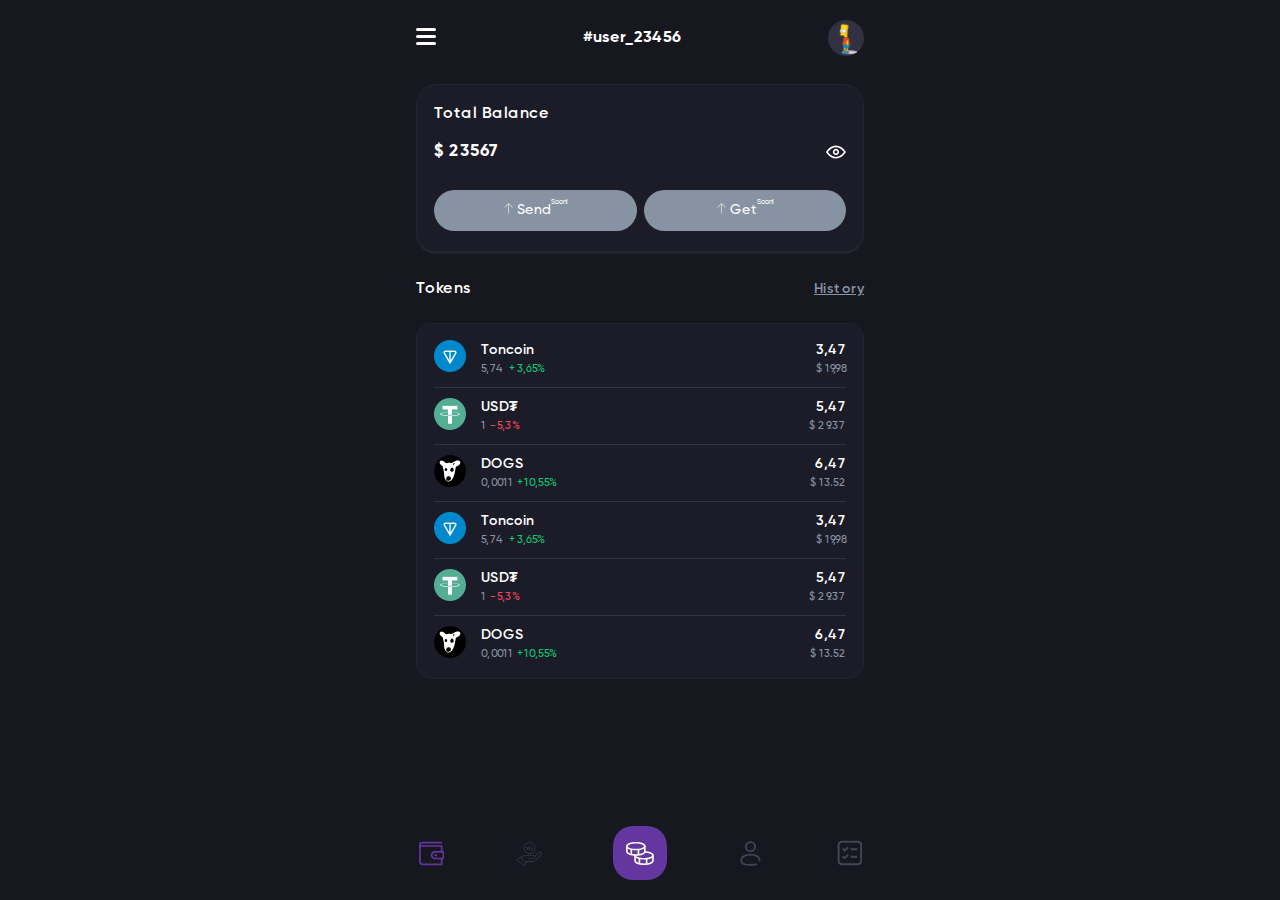
==== src/pages/balance.html @ 665838f1 "add we-pool page" ====
<!DOCTYPE html>
<html lang="en">
  <head>
    <meta charset="UTF-8" />
    <meta name="viewport" content="width=device-width, initial-scale=1.0" />
    <title>Document</title>
    <link rel="stylesheet" href="../css/reset.css" />
    <link rel="stylesheet" href="../css/modern-normalize.css" />
    <link rel="stylesheet" href="../css/variables.css" />
    <link rel="stylesheet" href="../fonts/fonts.css" />
    <link rel="stylesheet" href="../css/main.css" />
    <link rel="stylesheet" href="../css/balance.css" />
  </head>
  <body onload="document.body.className += ' loaded';">
    <header class="section header-section">
      <div class="container header-container">
        <div class="header-menu-button-wrap">
          <button class="header-menu-button"><span></span></button>
        </div>
        <div>
          <p class="header-user-id">#user_<span>id</span></p>
        </div>
        <div class="user-icon-wrap">
          <img src="../img/svg/user-icon.svg" alt="" />
        </div>
      </div>
    </header>
    <main>
      <section class="section balance-section ">
        <div class="container r">
          <div class="balance-wrap">
            <h2 class="balance-heading">Total Balance</h2>
            <div class="balance-value-wrap">
              <span>$</span>
              <span class="balance">0</span>
              <button class="balance-button-eye">
                <svg width="24" height="17">
                  <use href="../img/svg/symbol-defs.svg#icon-eye" />
                </svg>
              </button>
            </div>
            <div class="balance-button-wrap">
              <a class="primary-button deactive balance" href="">
                <svg width="9" height="11">
                  <use href="../img/svg/symbol-defs.svg#icon-arrow-up" />
                </svg>
                Send<span>Soon!</span>
              <a class="primary-button deactive balance" href="">
                <svg width="9" height="11">
                  <use href="../img/svg/symbol-defs.svg#icon-arrow-up" />
                </svg>
                Get<span>Soon!</span></a
              >
            </div>
          </div>
        </div>
      </section>
      <section class="section tokens-section ">
        <div class="container tokens-container">
          <div class="tokens-heading-wrap">
            <h2 class="tokens-heading">Tokens</h2>
            <button class="tokens-history-button">History</button>
          </div>
          <div class="tokens-list-wrap">
            <ul class="tokens-list">
              <li class="tokens-list-item">
                <div>
                  <img src="../img/tonkoin.png" width="32" height="32" alt="tonkoin">
                </div>
                <div class="tokens-list-item-values-wrap">
                  <div class="tokens-item-heading">
                    <h4>Tonkoin</h4>
                    <span>3,47</span>
                  </div>
                  <div class="tokens-item-summary">
                    <span class="tokens-item-summary-price">$5,74</span> 
                    <span class="tokens-item-summary-status up">+3,65%</span> 
                    <span class="tokens-item-summary-sum">$ 19,98</span>
                  </div>
                </div>
              </li>
            </ul>
          </div>
        </div>
      </section>
      <section class="section history-section hidden">
        <div class="container">
          <div class="history-list-wrap">
            <h2 class="history-list-date">24.09.24</h2>
            <ul class="history-list">
              <li class="history-list-item">
                <div>
                  <img src="../img/tonkoin.png" width="32" height="32" alt="tonkoin">
                </div>
                <div class="history-item-heading">
                  <h4>Tonkoin</h4>
                  <span class="history-item-value">3,47</span>
                  <span class="history-item-code">TON</span>
                </div>
              </li>
            </ul>
          </div>
        </div>
      </section>
    </main>
    <footer class="footer">
      <section class="section">
        <div class="container">
          <nav>
            <ul class="footer-button-list">
              <li class="footer-button-item active">
                <a class="footer-button-link close-history" href="./balance.html">
                  <svg width="25" height="25">
                    <use
                      href="../img/svg/symbol-defs.svg#icon-first-page"
                    ></use>
                  </svg>
                </a>
              </li>
              <li class="footer-button-item">
                <a class="footer-button-link" href="./we-pools.html">
                  <svg width="25" height="25">
                    <use
                      href="../img/svg/symbol-defs.svg#icon-second-page"
                    ></use>
                  </svg>
                </a>
              </li>
              <li class="footer-button-item center">
                <a class="footer-button-link center" href="#">
                  <svg width="28" height="23">
                    <use
                      href="../img/svg/symbol-defs.svg#icon-third-page"
                    ></use>
                  </svg>
                </a>
              </li>
              <li class="footer-button-item fourth">
                <a class="footer-button-link" href="#">
                  <svg width="21" height="25">
                    <use
                      href="../img/svg/symbol-defs.svg#icon-fourth-page"
                    ></use>
                  </svg>
                </a>
              </li>
              <li class="footer-button-item">
                <a class="footer-button-link" href="#">
                  <svg width="25" height="28">
                    <use
                      href="../img/svg/symbol-defs.svg#icon-fifth-page"
                    ></use>
                  </svg>
                </a>
              </li>
            </ul>
          </nav>
        </div>
      </section>
    </footer>
  </body>
  <script type="module" src="../js/user.js" ></script>
  <script type="module" src="../js/balance.js" ></script>
</html>
---- src/css/variables.css ----
:root {
  --bg-color: #17171f;
  --text-color: #fff;
  --text-secondary-color: #8793a2;
  --primary-color: #6437a0;
  --card-bg-color: #1c1c28;
  --approve-color: #0fc876;
  --disapprove-color: #f6465d;
}
---- src/fonts/fonts.css ----
@font-face {
  font-family: 'Gilroy';
  src: url('Gilroy-Regular.eot');
  src: local('Gilroy Regular'), local('Gilroy-Regular'),
      url('Gilroy-Regular.eot?#iefix') format('embedded-opentype'),
      url('Gilroy-Regular.woff2') format('woff2'),
      url('Gilroy-Regular.woff') format('woff'),
      url('Gilroy-Regular.ttf') format('truetype');
  font-weight: normal;
  font-style: normal;
}

@font-face {
  font-family: 'Gilroy';
  src: url('Gilroy-Bold.eot');
  src: local('Gilroy Bold'), local('Gilroy-Bold'),
      url('Gilroy-Bold.eot?#iefix') format('embedded-opentype'),
      url('Gilroy-Bold.woff2') format('woff2'),
      url('Gilroy-Bold.woff') format('woff'),
      url('Gilroy-Bold.ttf') format('truetype');
  font-weight: bold;
  font-style: normal;
}



@font-face {
  font-family: 'Gilroy';
  src: url('Gilroy-Semibold.eot');
  src: local('Gilroy Semibold'), local('Gilroy-Semibold'),
      url('Gilroy-Semibold.eot?#iefix') format('embedded-opentype'),
      url('Gilroy-Semibold.woff2') format('woff2'),
      url('Gilroy-Semibold.woff') format('woff'),
      url('Gilroy-Semibold.ttf') format('truetype');
  font-weight: 600;
  font-style: normal;
}

@font-face {
  font-family: 'Gilroy';
  src: url('Gilroy-Medium.eot');
  src: local('Gilroy Medium'), local('Gilroy-Medium'),
      url('Gilroy-Medium.eot?#iefix') format('embedded-opentype'),
      url('Gilroy-Medium.woff2') format('woff2'),
      url('Gilroy-Medium.woff') format('woff'),
      url('Gilroy-Medium.ttf') format('truetype');
  font-weight: 500;
  font-style: normal;
}
---- src/css/main.css ----
body {
  background-color: var(--bg-color);
  font-family: 'Gilroy', sans-serif;
  color: #fff;
  /* position: relative; */
  font-weight: normal;
  font-size: 14px;
  display: flex;
  flex-direction: column;
  min-height: 100dvh;
  max-height: 100dvh;
}

main {
  overflow: hidden;
  display: flex;
  flex-direction: column;
}

.section {
  width: 100%;
  padding-top: 20px;
}

.section-dark {
  background-color: var(--text-color);
}

.container {
  padding-left: 16px;
  padding-right: 16px;
  margin-left: auto;
  margin-right: auto;
  width: 100%;
}

@media screen and (min-width: 480px) {
  .container {
    max-width: 480px;
  }
}

.primary-button {
  border-radius: 100px;
  padding: 11px 20px;
  font-weight: 500;
  font-size: 14px;
  color: var(--text-color);
  background-color: var(--primary-color);
  border: none;
  outline: none;
}

.primary-button.deactive {
  background: var(--text-secondary-color);
}

/* ----------------------------HEADER---------------------------- */

.header-container {
  display: flex;
  flex-direction: row;
  flex-wrap: nowrap;
  justify-content: space-between;
  align-items: center;
}

.header-menu-button-wrap {
  background-color: transparent;
}

.header-menu-button {
  width: 20px;
  height: 15px;
  position: relative;
  background-color: transparent;
  border: none;
}

.header-menu-button span {
  display: block;
  width: 20px;
  height: 3px;
  border-radius: 5px;
  margin-bottom: 4px;
  background-color: var(--text-color);
}
.header-menu-button::before {
  content: '';
  display: block;
  width: 20px;
  height: 3px;
  border-radius: 5px;
  margin-bottom: 4px;
  background-color: var(--text-color);
}
.header-menu-button::after {
  content: '';
  display: block;
  width: 20px;
  height: 3px;
  border-radius: 5px;
  background-color: var(--text-color);
}

.header-user-id {
  font-weight: bold;
  font-size: 16px;
}

.user-icon-wrap {
  width: 36px;
  height: 36px;
  border-radius: 50%;
  background-color: #313142;
  display: flex;
  justify-content: center;
  align-items: center;
  overflow: hidden;
}
.user-icon-wrap img {
  /* width: auto;
  height: 100%; */
  object-fit: contain;
}

/* ----------------------------FOOTER---------------------------- */

.footer {
  margin-top: auto;
  display: block;
  padding-bottom: 20px;
  z-index: 999;
  position: relative;
}

.footer-button-list {
  display: flex;
  flex-direction: row;
  flex-wrap: nowrap;
  justify-content: space-between;
  align-items: center;
}

.footer-button-item svg {
  fill: #444456;
}
.footer-button-item.center svg {
  fill: var(--text-color);
}
.footer-button-item.fourth svg {
  stroke: #444456;
}
.footer-button-item.active svg {
  fill: var(--primary-color);
}

.footer-button-item.fourth.active svg {
  stroke: var(--primary-color);
}

.footer-button-item.center {
  background-color: var(--primary-color);
  border-radius: 20px;
  overflow: hidden;
}
.footer-button-item.center.active {
  background-color: var(--text-color);
}

.footer-button-link {
  width: 30px;
  height: 30px;
  display: flex;
  justify-content: center;
  align-items: center;
}

.footer-button-link.center {
  width: 54px;
  height: 54px;
}
---- src/css/balance.css ----
/* ----------------------------BALANCE---------------------------- */

/* main {
  overflow: hidden;
  display: flex;
  flex-direction: column;
} */

.balance-section {
  padding-top: 28px;
  transition: all 0.5s ease-in-out;
  opacity: 1;
}

.balance-section.hidden {
  transform: scale(0) translateY(2000px);
  opacity: 0;
  position: absolute;
  z-index: 1;
}

.balance-wrap {
  border: 0.2px solid #23232e;
  border-radius: 20px;
  padding: 20px 17px;
  background: var(--card-bg-color);
  box-shadow: 0 2px 0 0 rgba(35, 35, 46, 0.99);
  opacity: 0;
}

body.loaded .balance-wrap {
  opacity: 1;
  -webkit-animation: slide-in-elliptic-top-fwd 0.7s
    cubic-bezier(0.25, 0.46, 0.45, 0.94) 0.1s both;
  animation: slide-in-elliptic-top-fwd 0.7s cubic-bezier(0.25, 0.46, 0.45, 0.94)
    0.1s both;
}

.balance-heading {
  font-weight: 600;
  font-size: 16px;
  letter-spacing: 0.03em;
  margin-bottom: 19px;
}

.balance-value-wrap {
  position: relative;
  width: 100%;
  margin-bottom: 28px;
  font-weight: 700;
  font-size: 17px;
  letter-spacing: 0.03em;
}

.balance-button-eye {
  background-color: transparent;
  border: none;
  width: 20px;
  height: 20px;
  display: flex;
  justify-content: center;
  align-items: center;
  position: absolute;
  top: 0;
  right: 0;
}

.balance-button-eye svg {
  fill: var(--text-color);
}
.balance-button-eye.hidden svg {
  fill: var(--primary-color);
}

.balance-button-wrap {
  display: flex;
  flex-direction: row;
  flex-wrap: nowrap;
  justify-content: center;
  align-items: center;
  gap: 7px;
}
.balance-button-wrap a {
  position: relative;
  flex-basis: calc((100% - 7px) / 2);
  text-align: center;
}

.balance-button-wrap span {
  position: relative;
  top: -10px;
  font-size: 7px;
}

.primary-button.deactive.balance {
  padding: 12px 0 13px;
}

/* ----------------------------TOKENS---------------------------- */

.tokens-section {
  padding-top: 28px;
  transition: all 0.5s 0.1s ease-in-out;
  opacity: 1;
}
.tokens-section.hidden {
  transform: scale(0) translateY(2000px);
  opacity: 0;
  position: absolute;
  z-index: 1;
}

.tokens-heading-wrap {
  display: flex;
  flex-direction: row;
  flex-wrap: nowrap;
  align-items: center;
  margin-bottom: 25px;
}

.tokens-heading {
  font-weight: 600;
  font-size: 16px;
  letter-spacing: 0.03em;
  text-align: center;
}

.tokens-history-button {
  margin-left: auto;
  font-weight: 600;
  font-size: 14px;
  letter-spacing: 0.03em;
  text-decoration: underline;
  color: #8793a2;
  background-color: transparent;
}

.tokens-list-wrap {
  border: 0.2px solid #23232e;
  border-radius: 15px;
  background-color: var(--card-bg-color);
  padding: 16px 17px;
  max-height: calc(100dvh - 56px - 195px - 28px - 18px - 74px - 45px);
  /* max-height: 180px; */
  overflow-y: scroll;
  behavior: smooth;
  opacity: 0;
}

body.loaded .tokens-list-wrap {
  -webkit-animation: slide-in-elliptic-top-fwd 0.7s
    cubic-bezier(0.25, 0.46, 0.45, 0.94) 0.3s both;
  animation: slide-in-elliptic-top-fwd 0.7s cubic-bezier(0.25, 0.46, 0.45, 0.94)
    0.3s both;
  opacity: 1;
}

/* @media screen and (min-height: 650px) {
  .tokens-list-wrap {
    min-height: 260px;
  }
}
@media screen and (min-height: 700px) {
  .tokens-list-wrap {
    min-height: 300px;
  }
}
@media screen and (min-height: 750px) {
  .tokens-list-wrap {
    min-height: 300px;
  }
} */

.tokens-list-item {
  display: flex;
  flex-direction: row;
  align-items: center;
}

.tokens-list-item:not(:first-child) {
  padding-top: 10px;
}
.tokens-list-item:not(:last-child) {
  padding-bottom: 10px;
  border-bottom: 0.4px solid rgba(255, 255, 255, 0.1);
}

.tokens-list-item-values-wrap {
  margin-left: 15px;
  width: 100%;
}

.tokens-item-heading {
  display: flex;
  flex-direction: row;
  flex-wrap: nowrap;
  align-items: center;
  margin-bottom: 5px;
}

.tokens-item-heading h4 {
  font-weight: 600;
}

.tokens-item-heading span {
  margin-left: auto;
  font-weight: 600;
}

.tokens-item-summary {
  font-weight: 500;
  font-size: 11px;
  letter-spacing: 0.03em;
  display: flex;
  flex-direction: row;
  color: var(--text-secondary-color);
}

.tokens-item-summary-status {
  margin-left: 5px;
}
.tokens-item-summary-status.up {
  color: var(--approve-color);
}
.tokens-item-summary-status.down {
  color: var(--disapprove-color);
}

.tokens-item-summary-sum {
  margin-left: auto;
}

/* ----------------------------History---------------------------- */

.history-section {
  transition: all 1s ease-in-out;
  opacity: 1;
}

.history-section.hidden {
  transform: scale(0) translateY(2000px);
  opacity: 0;
  position: absolute;
}

.history-list-wrap {
  max-height: 70dvh;
  overflow-y: scroll;
  behavior: smooth;
}

.history-list-date {
  font-weight: 500;
  font-size: 11px;
  letter-spacing: 0.03em;
  color: #8793a2;
  margin-bottom: 15px;
}

.history-list {
  margin-bottom: 32px;
}

.history-list-item {
  display: flex;
  flex-direction: row;
  align-items: center;
  padding: 9px 17px;
  border: 0.2px solid #23232e;
  border-radius: 15px;
  background-color: var(--card-bg-color);
}

.history-list-item:not(:last-child) {
  margin-bottom: 9px;
}

.history-item-heading {
  display: flex;
  flex-direction: row;
  flex-wrap: nowrap;
  align-items: center;
  width: 100%;
  margin-left: 15px;
}

.history-item-heading h4 {
  font-weight: 600;
}

.history-item-value {
  font-weight: 500;
  font-size: 11px;
  letter-spacing: 0.03em;
  margin-left: auto;
}
.history-item-value.buy {
  color: #009e71;
}
.history-item-value.sold {
  color: #f6465d;
}

.history-item-code {
  font-weight: 500;
  font-size: 11px;
  letter-spacing: 0.03em;
  margin-left: 5px;
}
.history-item-code.buy {
  color: #009e71;
}
.history-item-code.sold {
  color: #f6465d;
}
/* ----------------------------Animations---------------------------- */

@-webkit-keyframes slide-in-elliptic-top-fwd {
  0% {
    -webkit-transform: translateY(-600px) rotateX(-30deg) scale(0);
    transform: translateY(-600px) rotateX(-30deg) scale(0);
    -webkit-transform-origin: 50% 100%;
    transform-origin: 50% 100%;
    opacity: 0;
  }
  100% {
    -webkit-transform: translateY(0) rotateX(0) scale(1);
    transform: translateY(0) rotateX(0) scale(1);
    -webkit-transform-origin: 50% 1400px;
    transform-origin: 50% 1400px;
    opacity: 1;
  }
}
@keyframes slide-in-elliptic-top-fwd {
  0% {
    -webkit-transform: translateY(-600px) rotateX(-30deg) scale(0);
    transform: translateY(-600px) rotateX(-30deg) scale(0);
    -webkit-transform-origin: 50% 100%;
    transform-origin: 50% 100%;
    opacity: 0;
  }
  100% {
    -webkit-transform: translateY(0) rotateX(0) scale(1);
    transform: translateY(0) rotateX(0) scale(1);
    -webkit-transform-origin: 50% 1400px;
    transform-origin: 50% 1400px;
    opacity: 1;
  }
}
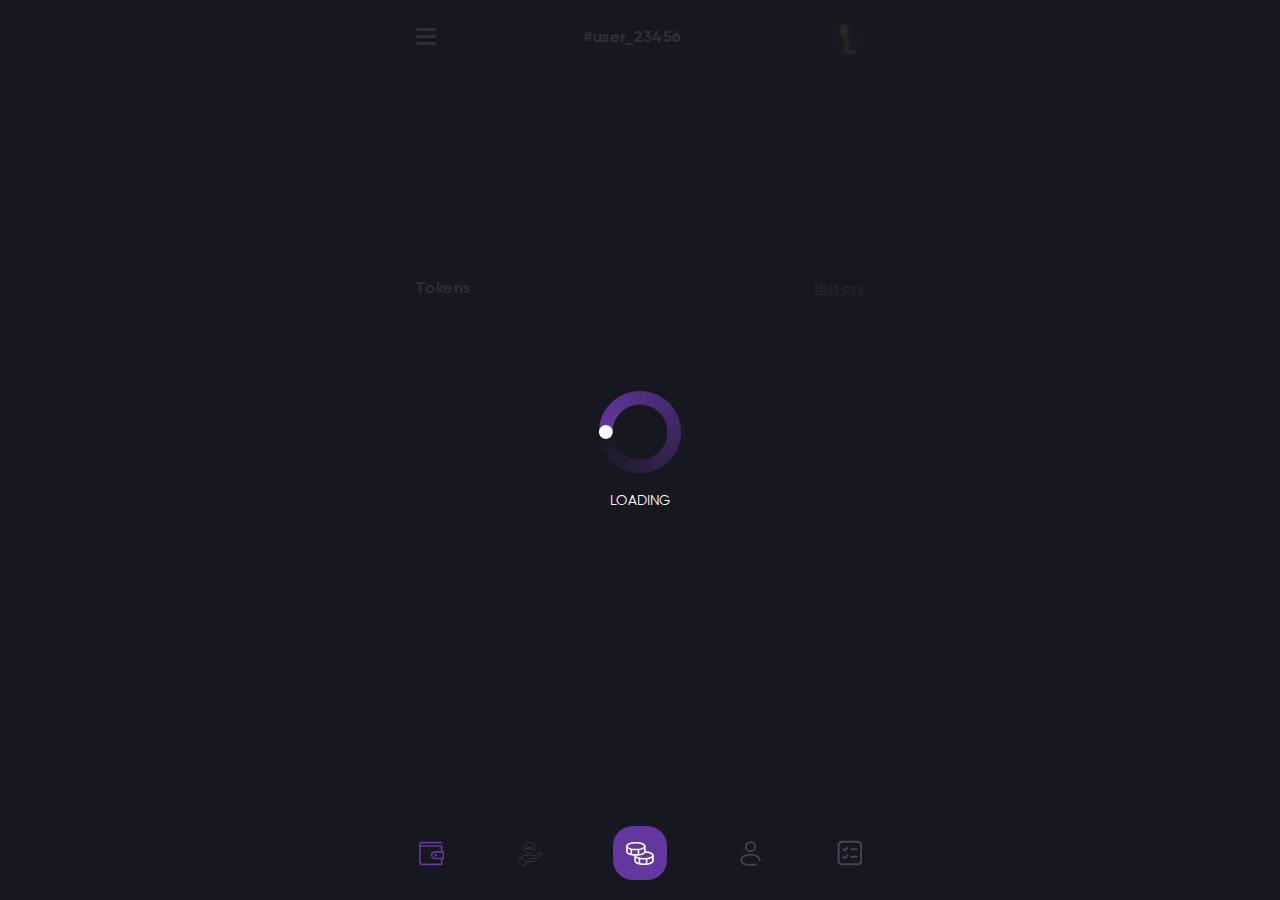
==== commit 85d3a273: "final we pool page" ====
--- a/src/pages/balance.html
+++ b/src/pages/balance.html
@@ -158,6 +158,10 @@
         </div>
       </section>
     </footer>
+    <div class="loader-wrap hidden">
+      <img src="../img/svg/loader.png" />
+      <p>LOADING</p>
+    </div>
   </body>
   <script type="module" src="../js/user.js" ></script>
   <script type="module" src="../js/balance.js" ></script>
--- a/src/css/main.css
+++ b/src/css/main.css
@@ -55,6 +55,35 @@
   background: var(--text-secondary-color);
 }
 
+.loader-wrap {
+  position: absolute;
+  width: 100%;
+  height: 100%;
+  display: flex;
+  flex-direction: column;
+  justify-content: center;
+  align-items: center;
+  background-color: rgba(23, 23, 31, 0.9);
+  gap: 20px;
+}
+
+.loader-wrap.hidden {
+  display: none;
+}
+
+.loader-wrap img {
+  animation: spin 2s linear infinite;
+}
+
+@keyframes spin {
+  0% {
+    transform: rotate(0deg);
+  }
+  100% {
+    transform: rotate(360deg);
+  }
+}
+
 /* ----------------------------HEADER---------------------------- */
 
 .header-container {
--- a/src/css/balance.css
+++ b/src/css/balance.css
@@ -27,8 +27,7 @@
   box-shadow: 0 2px 0 0 rgba(35, 35, 46, 0.99);
   opacity: 0;
 }
-
-body.loaded .balance-wrap {
+.balance-wrap.shown {
   opacity: 1;
   -webkit-animation: slide-in-elliptic-top-fwd 0.7s
     cubic-bezier(0.25, 0.46, 0.45, 0.94) 0.1s both;
@@ -147,7 +146,7 @@
   opacity: 0;
 }
 
-body.loaded .tokens-list-wrap {
+.tokens-list-wrap.shown {
   -webkit-animation: slide-in-elliptic-top-fwd 0.7s
     cubic-bezier(0.25, 0.46, 0.45, 0.94) 0.3s both;
   animation: slide-in-elliptic-top-fwd 0.7s cubic-bezier(0.25, 0.46, 0.45, 0.94)
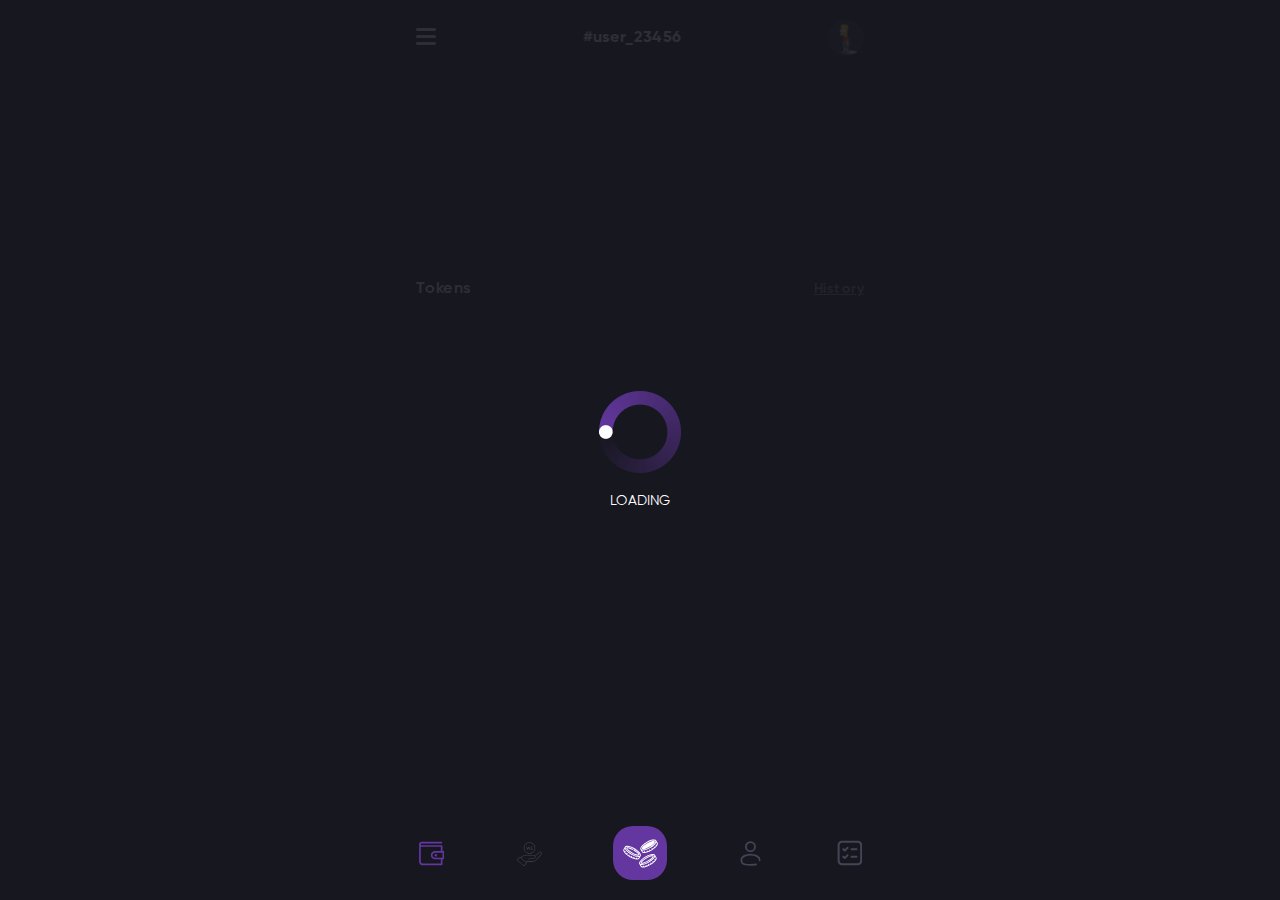
==== commit ec115bd2: "we pools" ====
--- a/src/pages/balance.html
+++ b/src/pages/balance.html
@@ -3,7 +3,7 @@
   <head>
     <meta charset="UTF-8" />
     <meta name="viewport" content="width=device-width, initial-scale=1.0" />
-    <title>Document</title>
+    <title>Balance</title>
     <link rel="stylesheet" href="../css/reset.css" />
     <link rel="stylesheet" href="../css/modern-normalize.css" />
     <link rel="stylesheet" href="../css/variables.css" />
@@ -61,7 +61,7 @@
             <h2 class="tokens-heading">Tokens</h2>
             <button class="tokens-history-button">History</button>
           </div>
-          <div class="tokens-list-wrap">
+          <div class="tokens-list-wrap hidden">
             <ul class="tokens-list">
               <li class="tokens-list-item">
                 <div>
@@ -127,8 +127,8 @@
                 </a>
               </li>
               <li class="footer-button-item center">
-                <a class="footer-button-link center" href="#">
-                  <svg width="28" height="23">
+                <a class="footer-button-link center" href="./daily.html">
+                  <svg width="35" height="35">
                     <use
                       href="../img/svg/symbol-defs.svg#icon-third-page"
                     ></use>
--- a/src/css/balance.css
+++ b/src/css/balance.css
@@ -234,6 +234,7 @@
 .history-section {
   transition: all 1s ease-in-out;
   opacity: 1;
+  overflow-y: scroll;
 }
 
 .history-section.hidden {
@@ -243,9 +244,9 @@
 }
 
 .history-list-wrap {
-  max-height: 70dvh;
-  overflow-y: scroll;
-  behavior: smooth;
+  min-height: 100%;
+  /* overflow-y: scroll; */
+  /* behavior: smooth; */
 }
 
 .history-list-date {
